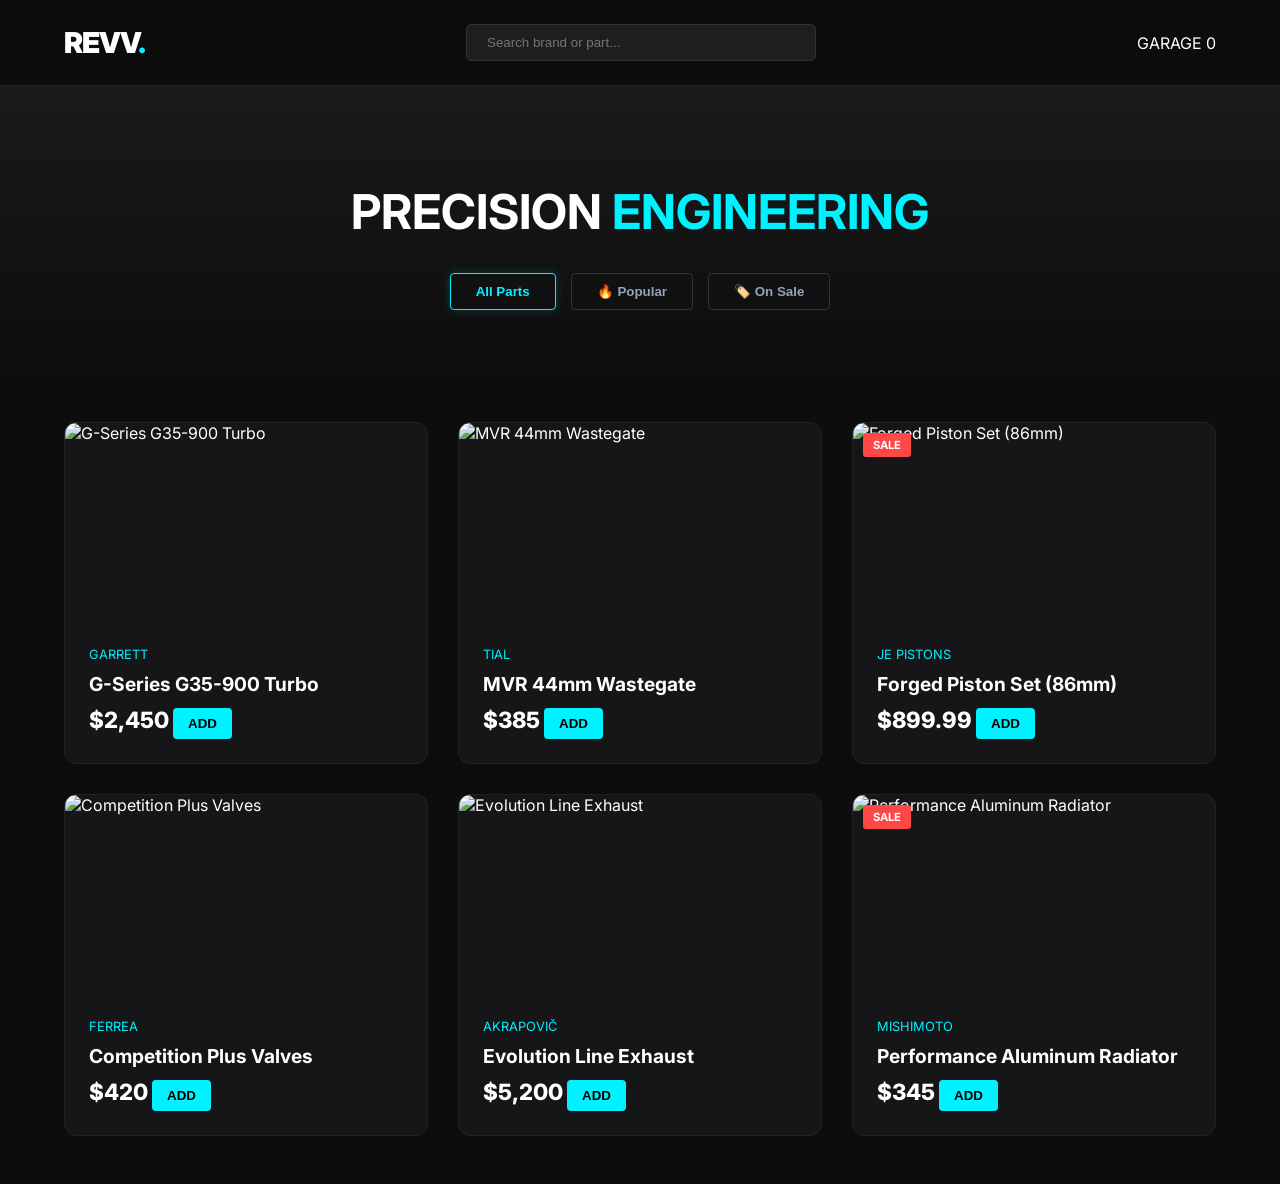
==== gta/gta.html @ 158960c5 "GTA" ====
<!DOCTYPE html>
<html lang="en">
<head>
    <meta charset="UTF-8">
    <meta name="viewport" content="width=device-width, initial-scale=1.0">
    <title>REVV | High-Performance Auto Parts</title>
    <link rel="stylesheet" href="style.css">
    <link href="https://fonts.googleapis.com/css2?family=Inter:wght@400;700;900&display=swap" rel="stylesheet">
</head>
<body>
    <nav>
        <div class="logo" onclick="location.reload()">REVV<span>.</span></div>
        <div class="nav-center">
            <input type="text" id="searchInput" placeholder="Search brand or part...">
        </div>
        <div class="nav-right">
            <div class="cart-trigger" onclick="toggleCart()">GARAGE <span id="cartCount">0</span></div>
        </div>
    </nav>

    <header>
        <div class="hero-content">
            <h1>PRECISION <span>ENGINEERING</span></h1>
            <div class="filter-tabs">
                <button class="filter-btn active" onclick="filterProducts('all', this)">All Parts</button>
                <button class="filter-btn" onclick="filterProducts('popular', this)">🔥 Popular</button>
                <button class="filter-btn" onclick="filterProducts('sale', this)">🏷️ On Sale</button>
            </div>
        </div>
    </header>

    <main id="productGrid" class="grid"></main>

    <div id="cartSidebar" class="sidebar">
        <div class="sidebar-header">
            <h2>Your Garage</h2>
            <button onclick="toggleCart()">✕</button>
        </div>
        <div id="cartItems"></div>
        <div class="cart-footer">
            <div class="total">Total: <span id="totalPrice">$0.00</span></div>
            <button class="checkout-btn" onclick="checkout()">CHECKOUT</button>
        </div>
    </div>

    <script src="script.js"></script>
</body>
</html>
---- gta/style.css ----
:root {
    --bg-black: #0d0d0e;
    --card-gray: #161618;
    --accent-cyan: #00f2ff;
    --text-white: #ffffff;
    --text-dim: #94a3b8;
    --sale-red: #ff4747;
}

* {
    box-sizing: border-box;
    transition: all 0.2s ease-in-out;
}

body {
    background-color: var(--bg-black);
    color: var(--text-white);
    font-family: 'Inter', sans-serif;
    margin: 0;
    overflow-x: hidden;
}

/* Navbar Navigation */
nav {
    display: flex;
    justify-content: space-between;
    align-items: center;
    padding: 1.5rem 5%;
    background: rgba(13, 13, 14, 0.9);
    backdrop-filter: blur(10px);
    position: sticky;
    top: 0;
    z-index: 100;
    border-bottom: 1px solid #222;
}

.logo { font-size: 1.8rem; font-weight: 900; letter-spacing: -1px; }
.logo span { color: var(--accent-cyan); }

#searchInput {
    background: #1e1e20;
    border: 1px solid #333;
    color: white;
    padding: 10px 20px;
    border-radius: 5px;
    width: 350px;
}

#searchInput:focus { outline: 1px solid var(--accent-cyan); }

/* Hero Section */
header {
    padding: 4rem 5%;
    text-align: center;
    background: linear-gradient(to bottom, #1a1a1c, var(--bg-black));
}

h1 { font-size: 3rem; margin-bottom: 2rem; }
h1 span { color: var(--accent-cyan); }

.filter-tabs { display: flex; justify-content: center; gap: 15px; }

.filter-btn {
    background: transparent;
    color: var(--text-dim);
    border: 1px solid #333;
    padding: 10px 25px;
    cursor: pointer;
    font-weight: 600;
    border-radius: 4px;
}

.filter-btn.active, .filter-btn:hover {
    border-color: var(--accent-cyan);
    color: var(--accent-cyan);
    box-shadow: 0 0 10px rgba(0, 242, 255, 0.2);
}

/* Product Grid */
.grid {
    display: grid;
    grid-template-columns: repeat(auto-fill, minmax(280px, 1fr));
    gap: 30px;
    padding: 3rem 5%;
}

.card {
    background: var(--card-gray);
    border-radius: 12px;
    overflow: hidden;
    border: 1px solid #222;
}

.card:hover { transform: translateY(-5px); border-color: #444; }

.card-img-container { position: relative; height: 200px; }
.card-img-container img { width: 100%; height: 100%; object-fit: cover; }

.badge {
    position: absolute;
    top: 10px; left: 10px;
    padding: 5px 10px;
    font-size: 0.7rem;
    font-weight: bold;
    border-radius: 3px;
}
.sale { background: var(--sale-red); }

.card-content { padding: 1.5rem; }
.brand { color: var(--accent-cyan); font-size: 0.8rem; text-transform: uppercase; margin: 0; }
h3 { margin: 10px 0; font-size: 1.2rem; }
.price { font-size: 1.4rem; font-weight: 800; }

.add-btn {
    background: var(--accent-cyan);
    color: black;
    border: none;
    padding: 8px 15px;
    font-weight: bold;
    cursor: pointer;
    border-radius: 4px;
}

/* Sidebar Cart */
.sidebar {
    position: fixed;
    right: -400px;
    top: 0;
    width: 380px;
    height: 100%;
    background: #111;
    z-index: 200;
    padding: 2rem;
    transition: 0.4s cubic-bezier(0.4, 0, 0.2, 1);
    border-left: 1px solid #333;
}
.sidebar.active { right: 0; }

.cart-item {
    display: flex;
    justify-content: space-between;
    padding: 15px 0;
    border-bottom: 1px solid #222;
}
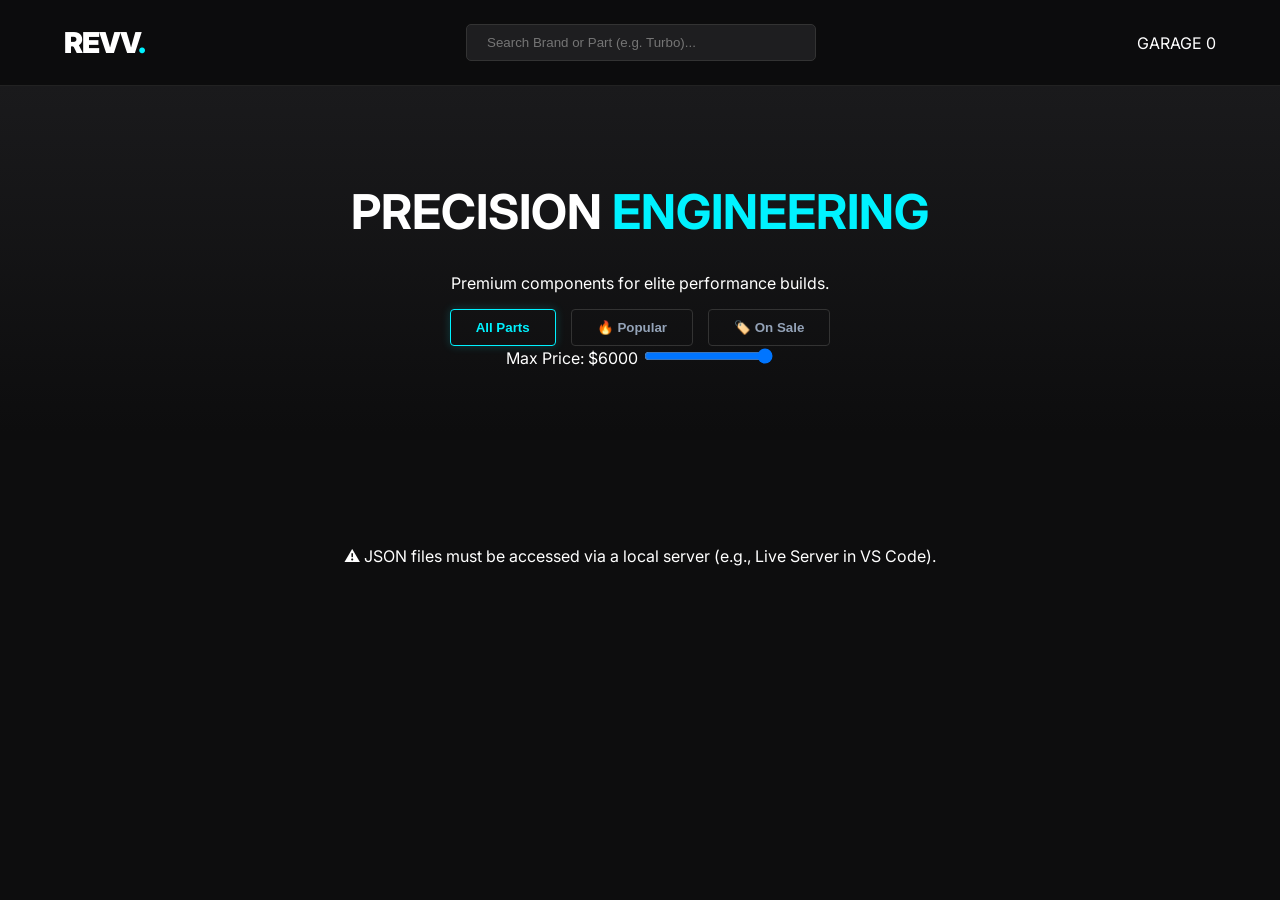
==== commit 9d003cda: "GTA" ====
--- a/gta/gta.html
+++ b/gta/gta.html
@@ -8,38 +8,51 @@
     <link href="https://fonts.googleapis.com/css2?family=Inter:wght@400;700;900&display=swap" rel="stylesheet">
 </head>
 <body>
+
     <nav>
-        <div class="logo" onclick="location.reload()">REVV<span>.</span></div>
+        <div class="logo" onclick="location.reload()" style="cursor:pointer">REVV<span>.</span></div>
         <div class="nav-center">
-            <input type="text" id="searchInput" placeholder="Search brand or part...">
+            <input type="text" id="searchInput" placeholder="Search Brand or Part (e.g. Turbo)...">
         </div>
         <div class="nav-right">
-            <div class="cart-trigger" onclick="toggleCart()">GARAGE <span id="cartCount">0</span></div>
+            <div class="cart-trigger" onclick="toggleCart()">
+                GARAGE <span id="cartCount">0</span>
+            </div>
         </div>
     </nav>
 
     <header>
         <div class="hero-content">
             <h1>PRECISION <span>ENGINEERING</span></h1>
-            <div class="filter-tabs">
-                <button class="filter-btn active" onclick="filterProducts('all', this)">All Parts</button>
-                <button class="filter-btn" onclick="filterProducts('popular', this)">🔥 Popular</button>
-                <button class="filter-btn" onclick="filterProducts('sale', this)">🏷️ On Sale</button>
+            <p>Premium components for elite performance builds.</p>
+            
+            <div class="controls-container">
+                <div class="filter-tabs">
+                    <button class="filter-btn active" onclick="filterByCategory('all', this)">All Parts</button>
+                    <button class="filter-btn" onclick="filterByCategory('popular', this)">🔥 Popular</button>
+                    <button class="filter-btn" onclick="filterByCategory('sale', this)">🏷️ On Sale</button>
+                </div>
+
+                <div class="price-filter-box">
+                    <label>Max Price: <span>$</span><span id="priceLabel">6000</span></label>
+                    <input type="range" id="priceRange" min="0" max="6000" step="50" value="6000">
+                </div>
             </div>
         </div>
     </header>
 
-    <main id="productGrid" class="grid"></main>
+    <main id="productGrid" class="grid">
+        </main>
 
     <div id="cartSidebar" class="sidebar">
         <div class="sidebar-header">
             <h2>Your Garage</h2>
-            <button onclick="toggleCart()">✕</button>
+            <button class="close-btn" onclick="toggleCart()">✕</button>
         </div>
         <div id="cartItems"></div>
         <div class="cart-footer">
             <div class="total">Total: <span id="totalPrice">$0.00</span></div>
-            <button class="checkout-btn" onclick="checkout()">CHECKOUT</button>
+            <button class="checkout-btn" onclick="checkout()">PROCEED TO CHECKOUT</button>
         </div>
     </div>
 
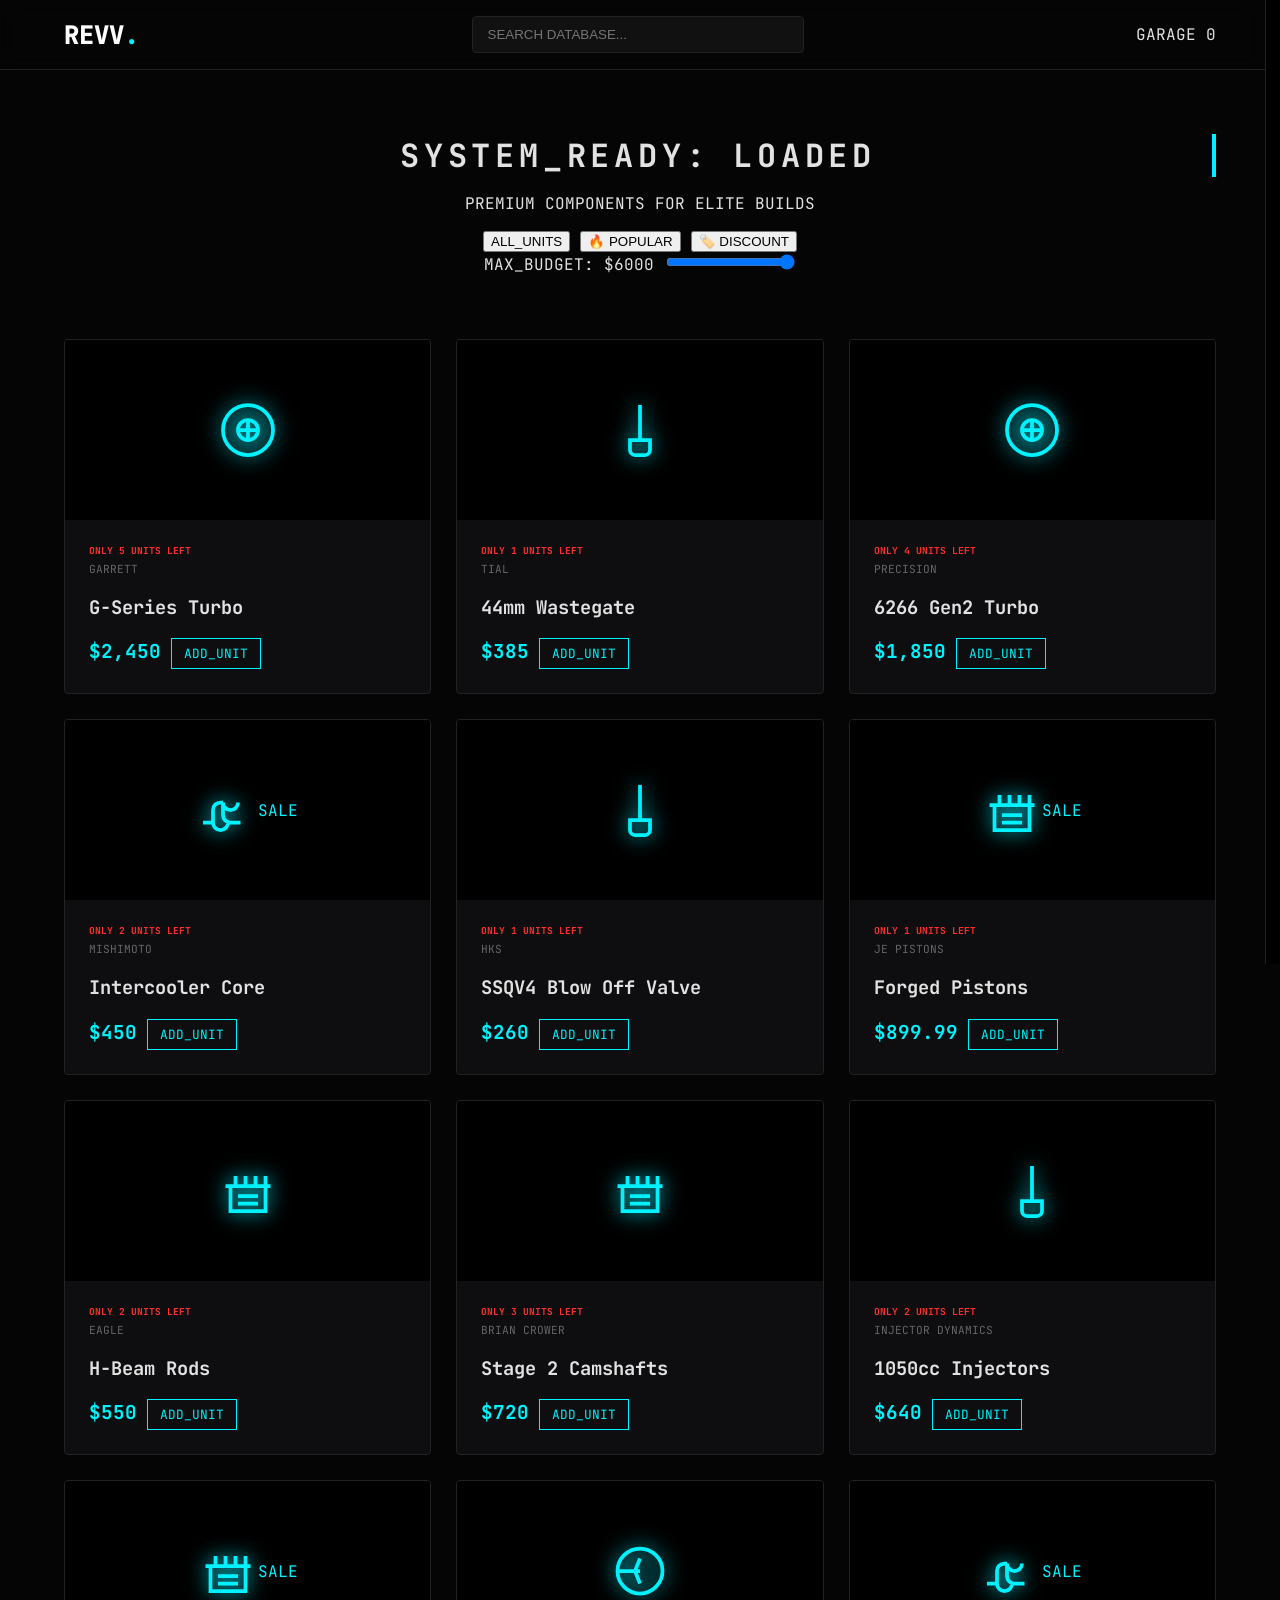
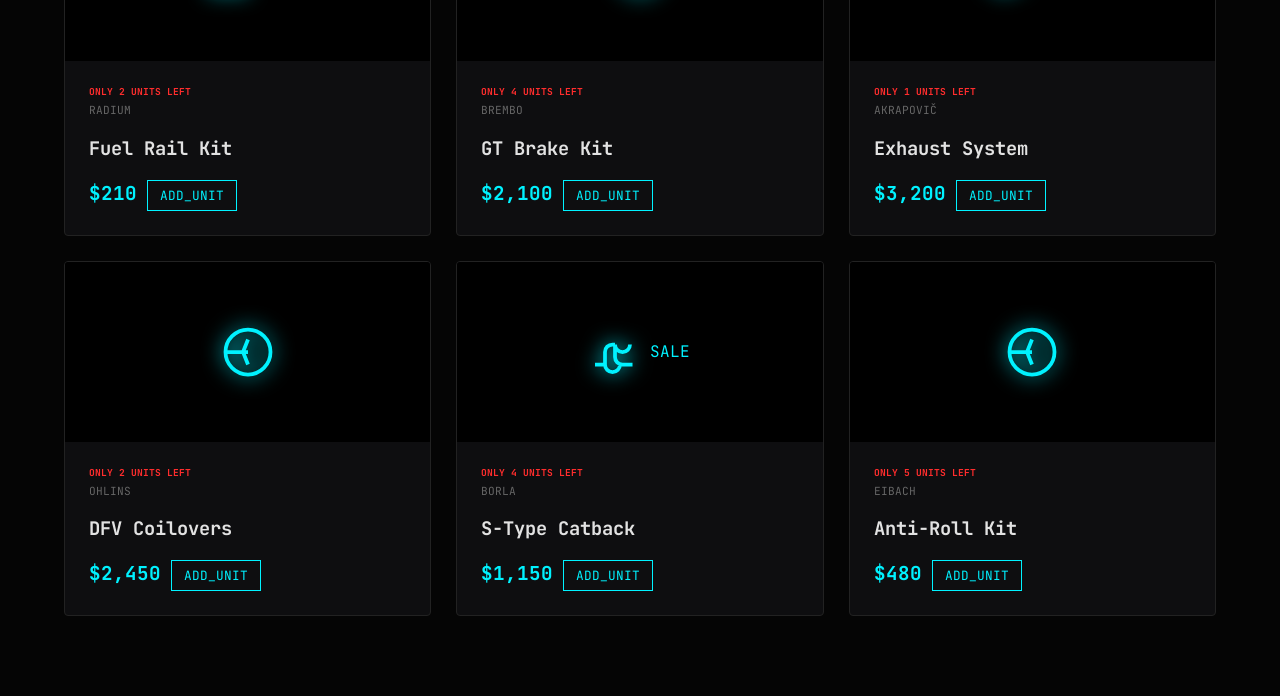
==== commit 96580d9a: "GTA" ====
--- a/gta/gta.html
+++ b/gta/gta.html
@@ -3,16 +3,16 @@
 <head>
     <meta charset="UTF-8">
     <meta name="viewport" content="width=device-width, initial-scale=1.0">
-    <title>REVV | High-Performance Auto Parts</title>
+    <title>REVV | Performance Parts Database</title>
     <link rel="stylesheet" href="style.css">
-    <link href="https://fonts.googleapis.com/css2?family=Inter:wght@400;700;900&display=swap" rel="stylesheet">
+    <link href="https://fonts.googleapis.com/css2?family=Inter:wght@400;700;900&family=JetBrains+Mono&display=swap" rel="stylesheet">
 </head>
 <body>
 
     <nav>
-        <div class="logo" onclick="location.reload()" style="cursor:pointer">REVV<span>.</span></div>
+        <div class="logo" onclick="location.reload()">REVV<span>.</span></div>
         <div class="nav-center">
-            <input type="text" id="searchInput" placeholder="Search Brand or Part (e.g. Turbo)...">
+            <input type="text" id="searchInput" placeholder="SEARCH DATABASE...">
         </div>
         <div class="nav-right">
             <div class="cart-trigger" onclick="toggleCart()">
@@ -23,36 +23,35 @@
 
     <header>
         <div class="hero-content">
-            <h1>PRECISION <span>ENGINEERING</span></h1>
-            <p>Premium components for elite performance builds.</p>
+            <h1 class="typewriter">SYSTEM_READY: <span>LOADED</span></h1>
+            <p class="subtitle">PREMIUM COMPONENTS FOR ELITE BUILDS</p>
             
             <div class="controls-container">
                 <div class="filter-tabs">
-                    <button class="filter-btn active" onclick="filterByCategory('all', this)">All Parts</button>
-                    <button class="filter-btn" onclick="filterByCategory('popular', this)">🔥 Popular</button>
-                    <button class="filter-btn" onclick="filterByCategory('sale', this)">🏷️ On Sale</button>
+                    <button class="filter-btn active" onclick="filterByCategory('all', this)">ALL_UNITS</button>
+                    <button class="filter-btn" onclick="filterByCategory('popular', this)">🔥 POPULAR</button>
+                    <button class="filter-btn" onclick="filterByCategory('sale', this)">🏷️ DISCOUNT</button>
                 </div>
 
                 <div class="price-filter-box">
-                    <label>Max Price: <span>$</span><span id="priceLabel">6000</span></label>
+                    <label>MAX_BUDGET: <span>$</span><span id="priceLabel">6000</span></label>
                     <input type="range" id="priceRange" min="0" max="6000" step="50" value="6000">
                 </div>
             </div>
         </div>
     </header>
 
-    <main id="productGrid" class="grid">
-        </main>
+    <main id="productGrid" class="grid"></main>
 
     <div id="cartSidebar" class="sidebar">
         <div class="sidebar-header">
-            <h2>Your Garage</h2>
+            <h2>GARAGE_MANIFEST</h2>
             <button class="close-btn" onclick="toggleCart()">✕</button>
         </div>
         <div id="cartItems"></div>
         <div class="cart-footer">
-            <div class="total">Total: <span id="totalPrice">$0.00</span></div>
-            <button class="checkout-btn" onclick="checkout()">PROCEED TO CHECKOUT</button>
+            <div class="total">TOTAL_VAL: <span id="totalPrice">$0.00</span></div>
+            <button class="checkout-btn" onclick="checkout()">CONFIRM_ORDER</button>
         </div>
     </div>
 
--- a/gta/style.css
+++ b/gta/style.css
@@ -1,144 +1,85 @@
 :root {
-    --bg-black: #0d0d0e;
-    --card-gray: #161618;
-    --accent-cyan: #00f2ff;
-    --text-white: #ffffff;
-    --text-dim: #94a3b8;
-    --sale-red: #ff4747;
-}
-
-* {
-    box-sizing: border-box;
-    transition: all 0.2s ease-in-out;
+    --bg: #050505;
+    --card: #0e0e10;
+    --accent: #00f2ff;
+    --text: #e2e2e2;
+    --sale: #ff2d2d;
+    --border: #222;
 }
 
 body {
-    background-color: var(--bg-black);
-    color: var(--text-white);
-    font-family: 'Inter', sans-serif;
+    background-color: var(--bg);
+    color: var(--text);
+    font-family: 'JetBrains Mono', monospace;
     margin: 0;
-    overflow-x: hidden;
 }
 
-/* Navbar Navigation */
 nav {
-    display: flex;
-    justify-content: space-between;
-    align-items: center;
-    padding: 1.5rem 5%;
-    background: rgba(13, 13, 14, 0.9);
-    backdrop-filter: blur(10px);
-    position: sticky;
-    top: 0;
-    z-index: 100;
-    border-bottom: 1px solid #222;
+    display: flex; justify-content: space-between; align-items: center;
+    padding: 1rem 5%; border-bottom: 1px solid var(--border);
+    position: sticky; top: 0; background: rgba(5,5,5,0.8); backdrop-filter: blur(10px); z-index: 100;
 }
 
-.logo { font-size: 1.8rem; font-weight: 900; letter-spacing: -1px; }
-.logo span { color: var(--accent-cyan); }
+.logo { font-weight: 900; font-size: 1.6rem; color: #fff; }
+.logo span { color: var(--accent); }
 
 #searchInput {
-    background: #1e1e20;
-    border: 1px solid #333;
-    color: white;
-    padding: 10px 20px;
-    border-radius: 5px;
-    width: 350px;
+    background: #111; border: 1px solid var(--border); color: var(--accent);
+    padding: 10px 15px; width: 300px; border-radius: 4px;
 }
 
-#searchInput:focus { outline: 1px solid var(--accent-cyan); }
-
-/* Hero Section */
-header {
-    padding: 4rem 5%;
-    text-align: center;
-    background: linear-gradient(to bottom, #1a1a1c, var(--bg-black));
+/* Hero & Typewriter */
+header { padding: 4rem 5%; text-align: center; }
+.typewriter { 
+    overflow: hidden; border-right: .15em solid var(--accent); 
+    white-space: nowrap; margin: 0 auto; letter-spacing: .15em;
+    animation: typing 2.5s steps(30, end), blink-caret .5s step-end infinite;
 }
 
-h1 { font-size: 3rem; margin-bottom: 2rem; }
-h1 span { color: var(--accent-cyan); }
+@keyframes typing { from { width: 0 } to { width: 100% } }
+@keyframes blink-caret { from, to { border-color: transparent } 50% { border-color: var(--accent) } }
 
-.filter-tabs { display: flex; justify-content: center; gap: 15px; }
-
-.filter-btn {
-    background: transparent;
-    color: var(--text-dim);
-    border: 1px solid #333;
-    padding: 10px 25px;
-    cursor: pointer;
-    font-weight: 600;
-    border-radius: 4px;
+.grid {
+    display: grid; grid-template-columns: repeat(auto-fill, minmax(280px, 1fr));
+    gap: 25px; padding: 0 5% 5rem;
 }
 
-.filter-btn.active, .filter-btn:hover {
-    border-color: var(--accent-cyan);
-    color: var(--accent-cyan);
-    box-shadow: 0 0 10px rgba(0, 242, 255, 0.2);
+/* Product Cards */
+.card {
+    background: var(--card); border: 1px solid var(--border);
+    border-radius: 4px; overflow: hidden; position: relative;
 }
 
-/* Product Grid */
-.grid {
-    display: grid;
-    grid-template-columns: repeat(auto-fill, minmax(280px, 1fr));
-    gap: 30px;
-    padding: 3rem 5%;
+.card:hover { border-color: var(--accent); box-shadow: 0 0 15px rgba(0, 242, 255, 0.1); }
+
+.card-icon-container {
+    height: 180px; display: flex; align-items: center; justify-content: center;
+    background: #000; color: var(--accent);
 }
 
-.card {
-    background: var(--card-gray);
-    border-radius: 12px;
-    overflow: hidden;
-    border: 1px solid #222;
+.card-icon-container svg {
+    width: 60px; height: 60px; filter: drop-shadow(0 0 10px var(--accent));
 }
 
-.card:hover { transform: translateY(-5px); border-color: #444; }
-
-.card-img-container { position: relative; height: 200px; }
-.card-img-container img { width: 100%; height: 100%; object-fit: cover; }
-
-.badge {
-    position: absolute;
-    top: 10px; left: 10px;
-    padding: 5px 10px;
-    font-size: 0.7rem;
-    font-weight: bold;
-    border-radius: 3px;
+.stock-indicator {
+    font-size: 0.6rem; color: var(--sale); font-weight: bold; margin-bottom: 5px;
 }
-.sale { background: var(--sale-red); }
 
 .card-content { padding: 1.5rem; }
-.brand { color: var(--accent-cyan); font-size: 0.8rem; text-transform: uppercase; margin: 0; }
-h3 { margin: 10px 0; font-size: 1.2rem; }
-.price { font-size: 1.4rem; font-weight: 800; }
+.brand { font-size: 0.7rem; color: #666; text-transform: uppercase; margin: 0; }
+.price { color: var(--accent); font-weight: bold; font-size: 1.2rem; }
 
 .add-btn {
-    background: var(--accent-cyan);
-    color: black;
-    border: none;
-    padding: 8px 15px;
-    font-weight: bold;
-    cursor: pointer;
-    border-radius: 4px;
+    background: transparent; border: 1px solid var(--accent); color: var(--accent);
+    padding: 6px 12px; cursor: pointer; font-family: inherit; font-size: 0.8rem;
 }
 
-/* Sidebar Cart */
+.add-btn:hover { background: var(--accent); color: #000; }
+
+/* Sidebar */
 .sidebar {
-    position: fixed;
-    right: -400px;
-    top: 0;
-    width: 380px;
-    height: 100%;
-    background: #111;
-    z-index: 200;
-    padding: 2rem;
-    transition: 0.4s cubic-bezier(0.4, 0, 0.2, 1);
-    border-left: 1px solid #333;
+    position: fixed; right: -400px; top: 0; width: 350px; height: 100%;
+    background: #000; border-left: 1px solid var(--border);
+    padding: 2rem; transition: 0.3s; z-index: 200;
 }
-.sidebar.active { right: 0; }
-
-.cart-item {
-    display: flex;
-    justify-content: space-between;
-    padding: 15px 0;
-    border-bottom: 1px solid #222;
-}+.sidebar.active { right: 0; }
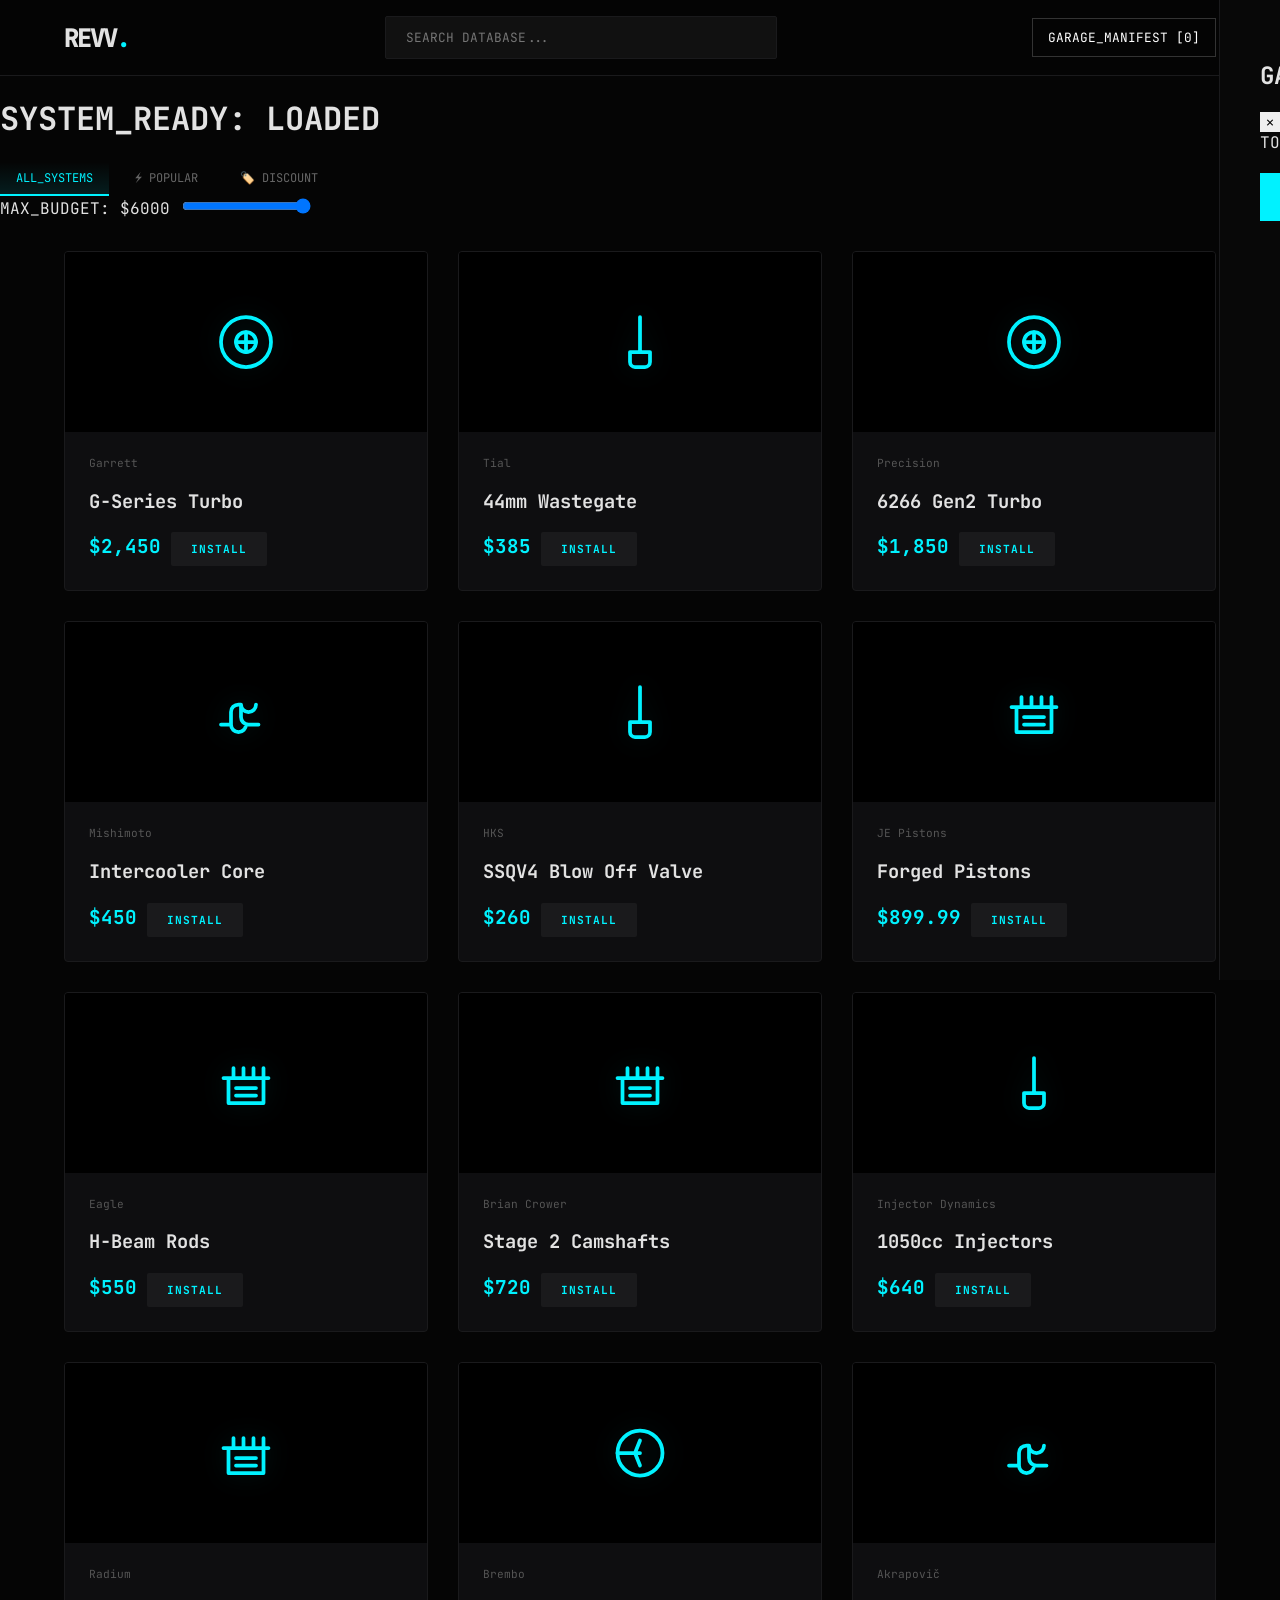
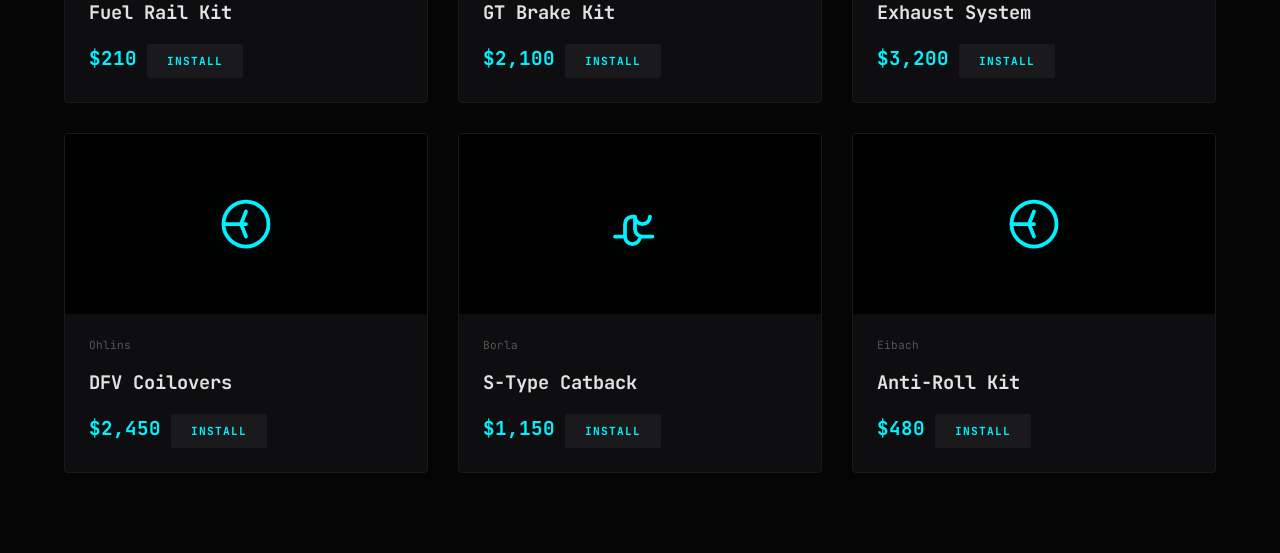
==== commit 8d951f1a: "GTA" ====
--- a/gta/gta.html
+++ b/gta/gta.html
@@ -3,7 +3,7 @@
 <head>
     <meta charset="UTF-8">
     <meta name="viewport" content="width=device-width, initial-scale=1.0">
-    <title>REVV | Performance Parts Database</title>
+    <title>REVV | Performance Database</title>
     <link rel="stylesheet" href="style.css">
     <link href="https://fonts.googleapis.com/css2?family=Inter:wght@400;700;900&family=JetBrains+Mono&display=swap" rel="stylesheet">
 </head>
@@ -15,21 +15,19 @@
             <input type="text" id="searchInput" placeholder="SEARCH DATABASE...">
         </div>
         <div class="nav-right">
-            <div class="cart-trigger" onclick="toggleCart()">
-                GARAGE <span id="cartCount">0</span>
-            </div>
+            <button class="cart-trigger-btn" onclick="toggleCart()">
+                GARAGE_MANIFEST [<span id="cartCount">0</span>]
+            </button>
         </div>
     </nav>
 
     <header>
         <div class="hero-content">
             <h1 class="typewriter">SYSTEM_READY: <span>LOADED</span></h1>
-            <p class="subtitle">PREMIUM COMPONENTS FOR ELITE BUILDS</p>
-            
             <div class="controls-container">
                 <div class="filter-tabs">
-                    <button class="filter-btn active" onclick="filterByCategory('all', this)">ALL_UNITS</button>
-                    <button class="filter-btn" onclick="filterByCategory('popular', this)">🔥 POPULAR</button>
+                    <button class="filter-btn active" onclick="filterByCategory('all', this)">ALL_SYSTEMS</button>
+                    <button class="filter-btn" onclick="filterByCategory('popular', this)">⚡ POPULAR</button>
                     <button class="filter-btn" onclick="filterByCategory('sale', this)">🏷️ DISCOUNT</button>
                 </div>
 
@@ -46,12 +44,12 @@
     <div id="cartSidebar" class="sidebar">
         <div class="sidebar-header">
             <h2>GARAGE_MANIFEST</h2>
-            <button class="close-btn" onclick="toggleCart()">✕</button>
+            <button class="close-sidebar-btn" onclick="toggleCart()">✕</button>
         </div>
         <div id="cartItems"></div>
         <div class="cart-footer">
             <div class="total">TOTAL_VAL: <span id="totalPrice">$0.00</span></div>
-            <button class="checkout-btn" onclick="checkout()">CONFIRM_ORDER</button>
+            <button class="checkout-btn" onclick="checkout()">SYNC_AND_ORDER</button>
         </div>
     </div>
 
--- a/gta/style.css
+++ b/gta/style.css
@@ -2,9 +2,10 @@
     --bg: #050505;
     --card: #0e0e10;
     --accent: #00f2ff;
+    --accent-dim: rgba(0, 242, 255, 0.1);
     --text: #e2e2e2;
     --sale: #ff2d2d;
-    --border: #222;
+    --border: #1a1a1c;
 }
 
 body {
@@ -12,45 +13,90 @@
     color: var(--text);
     font-family: 'JetBrains Mono', monospace;
     margin: 0;
+    -webkit-font-smoothing: antialiased;
 }
 
+/* Nav & Search */
 nav {
     display: flex; justify-content: space-between; align-items: center;
     padding: 1rem 5%; border-bottom: 1px solid var(--border);
-    position: sticky; top: 0; background: rgba(5,5,5,0.8); backdrop-filter: blur(10px); z-index: 100;
+    position: sticky; top: 0; background: rgba(5,5,5,0.9); backdrop-filter: blur(15px); z-index: 100;
 }
 
-.logo { font-weight: 900; font-size: 1.6rem; color: #fff; }
+.logo { font-weight: 900; font-size: 1.6rem; letter-spacing: -2px; }
 .logo span { color: var(--accent); }
 
 #searchInput {
     background: #111; border: 1px solid var(--border); color: var(--accent);
-    padding: 10px 15px; width: 300px; border-radius: 4px;
+    padding: 12px 20px; width: 350px; border-radius: 2px;
+    font-family: inherit; font-size: 0.8rem;
 }
 
-/* Hero & Typewriter */
-header { padding: 4rem 5%; text-align: center; }
-.typewriter { 
-    overflow: hidden; border-right: .15em solid var(--accent); 
-    white-space: nowrap; margin: 0 auto; letter-spacing: .15em;
-    animation: typing 2.5s steps(30, end), blink-caret .5s step-end infinite;
+/* Interactive Elements (The Nice Buttons) */
+button {
+    cursor: pointer;
+    font-family: 'JetBrains Mono', monospace;
+    text-transform: uppercase;
+    transition: all 0.2s ease;
+    border: none;
 }
 
-@keyframes typing { from { width: 0 } to { width: 100% } }
-@keyframes blink-caret { from, to { border-color: transparent } 50% { border-color: var(--accent) } }
-
-.grid {
-    display: grid; grid-template-columns: repeat(auto-fill, minmax(280px, 1fr));
-    gap: 25px; padding: 0 5% 5rem;
+/* Tab Buttons */
+.filter-btn {
+    background: transparent;
+    color: #666;
+    padding: 8px 16px;
+    font-size: 0.75rem;
+    border-bottom: 2px solid transparent;
 }
 
-/* Product Cards */
+.filter-btn:hover { color: #fff; }
+.filter-btn.active { 
+    color: var(--accent); 
+    border-bottom: 2px solid var(--accent);
+    background: linear-gradient(to top, var(--accent-dim), transparent);
+}
+
+/* Action Buttons (Install/Add) */
+.add-btn {
+    background: #1a1a1c;
+    color: var(--accent);
+    padding: 10px 20px;
+    font-size: 0.7rem;
+    font-weight: bold;
+    border-radius: 2px;
+    letter-spacing: 1px;
+}
+
+.add-btn:hover {
+    background: var(--accent);
+    color: #000;
+    box-shadow: 0 0 15px var(--accent-dim);
+}
+
+/* Cart Toggle Button */
+.cart-trigger-btn {
+    background: transparent;
+    color: #fff;
+    border: 1px solid #333;
+    padding: 10px 15px;
+    font-size: 0.8rem;
+}
+
+.cart-trigger-btn:hover { border-color: var(--accent); color: var(--accent); }
+
+/* Grid & Cards */
+.grid {
+    display: grid; grid-template-columns: repeat(auto-fill, minmax(300px, 1fr));
+    gap: 30px; padding: 2rem 5% 5rem;
+}
+
 .card {
     background: var(--card); border: 1px solid var(--border);
-    border-radius: 4px; overflow: hidden; position: relative;
+    border-radius: 4px; overflow: hidden;
 }
 
-.card:hover { border-color: var(--accent); box-shadow: 0 0 15px rgba(0, 242, 255, 0.1); }
+.card:hover { border-color: #333; background: #111113; }
 
 .card-icon-container {
     height: 180px; display: flex; align-items: center; justify-content: center;
@@ -58,28 +104,34 @@
 }
 
 .card-icon-container svg {
-    width: 60px; height: 60px; filter: drop-shadow(0 0 10px var(--accent));
-}
-
-.stock-indicator {
-    font-size: 0.6rem; color: var(--sale); font-weight: bold; margin-bottom: 5px;
+    width: 60px; height: 60px; filter: drop-shadow(0 0 12px var(--accent-dim));
 }
 
 .card-content { padding: 1.5rem; }
-.brand { font-size: 0.7rem; color: #666; text-transform: uppercase; margin: 0; }
+.brand { font-size: 0.7rem; color: #555; margin: 0; }
 .price { color: var(--accent); font-weight: bold; font-size: 1.2rem; }
 
-.add-btn {
-    background: transparent; border: 1px solid var(--accent); color: var(--accent);
-    padding: 6px 12px; cursor: pointer; font-family: inherit; font-size: 0.8rem;
+/* Sidebar & Checkout */
+.sidebar {
+    position: fixed; right: -400px; top: 0; width: 380px; height: 100%;
+    background: #080808; border-left: 1px solid var(--border);
+    padding: 2.5rem; transition: 0.4s cubic-bezier(0.19, 1, 0.22, 1); z-index: 200;
+}
+.sidebar.active { right: 0; }
+
+.checkout-btn {
+    width: 100%;
+    background: var(--accent);
+    color: #000;
+    padding: 15px;
+    font-weight: 900;
+    margin-top: 20px;
+    letter-spacing: 2px;
 }
 
-.add-btn:hover { background: var(--accent); color: #000; }
+.checkout-btn:hover { background: #fff; transform: scale(1.02); }
 
-/* Sidebar */
-.sidebar {
-    position: fixed; right: -400px; top: 0; width: 350px; height: 100%;
-    background: #000; border-left: 1px solid var(--border);
-    padding: 2rem; transition: 0.3s; z-index: 200;
+.remove-btn {
+    background: transparent; color: #444; font-size: 1rem;
 }
-.sidebar.active { right: 0; }+.remove-btn:hover { color: var(--sale); }
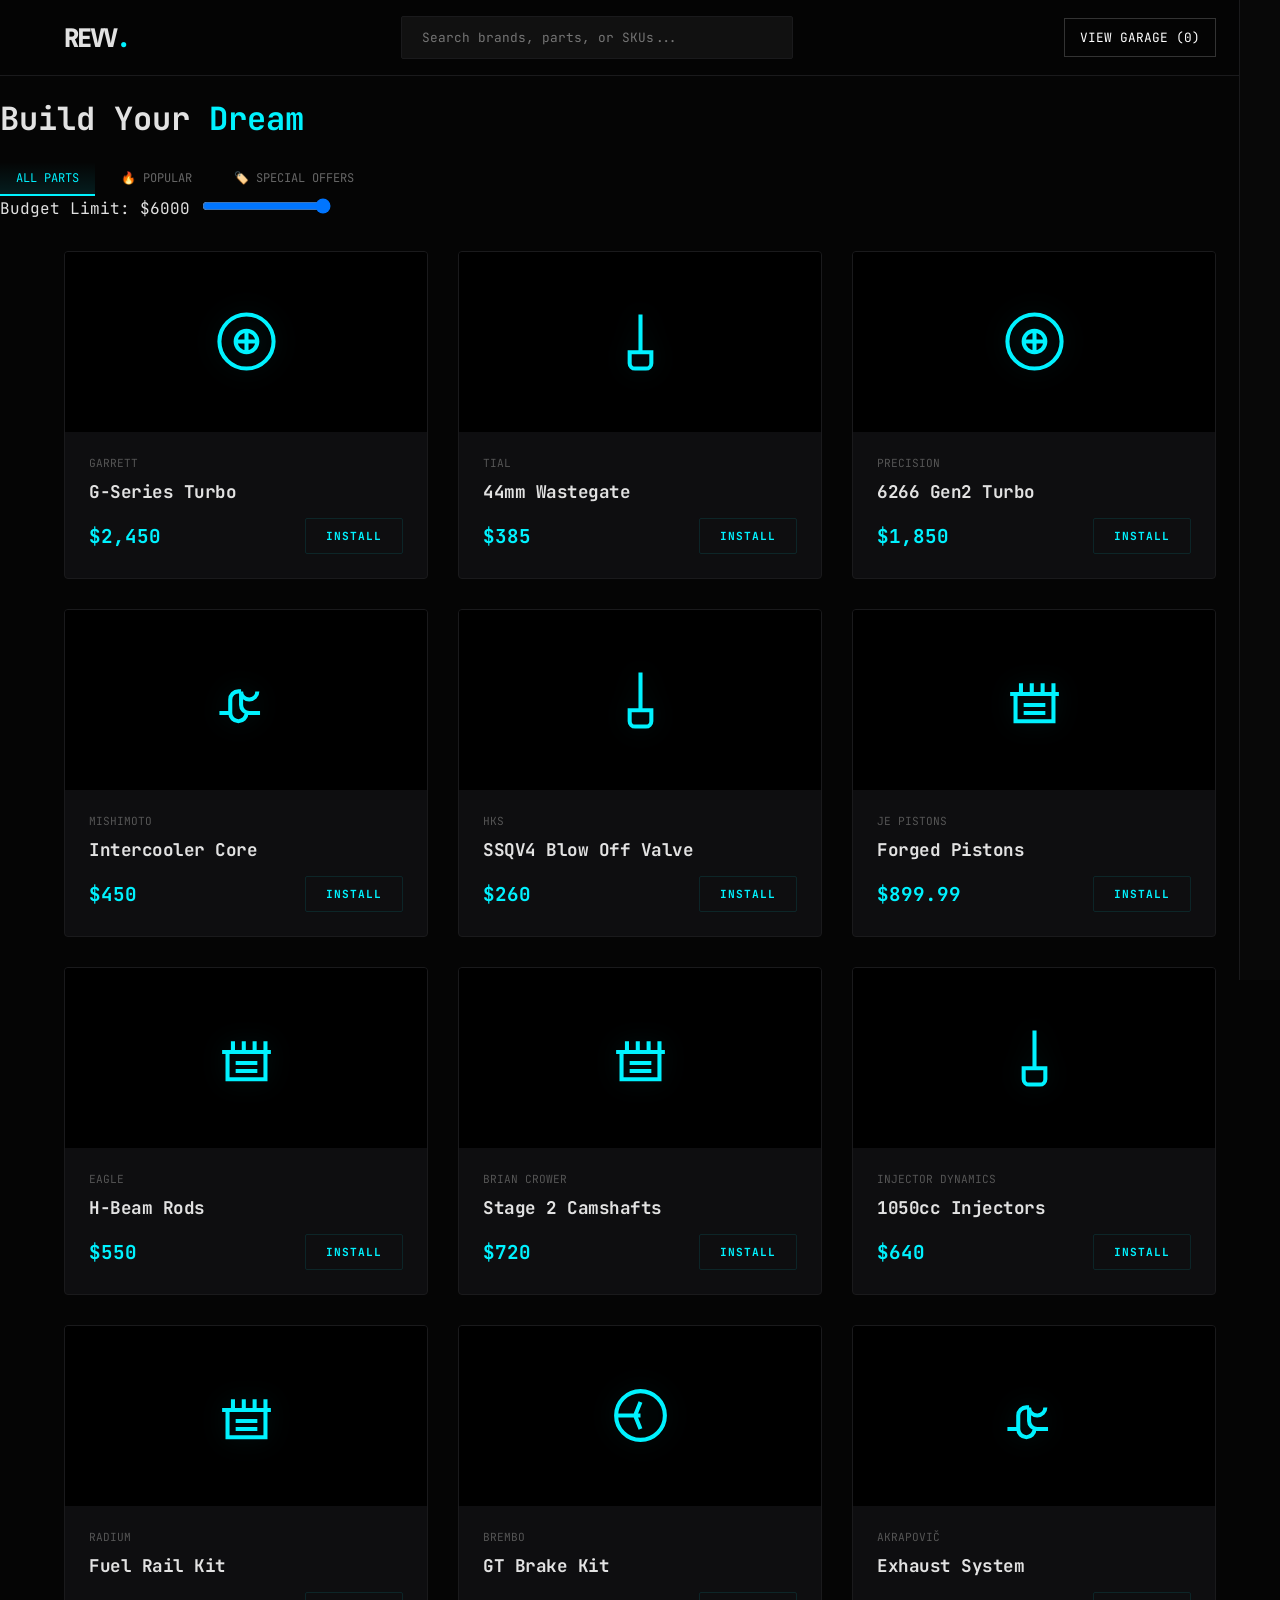
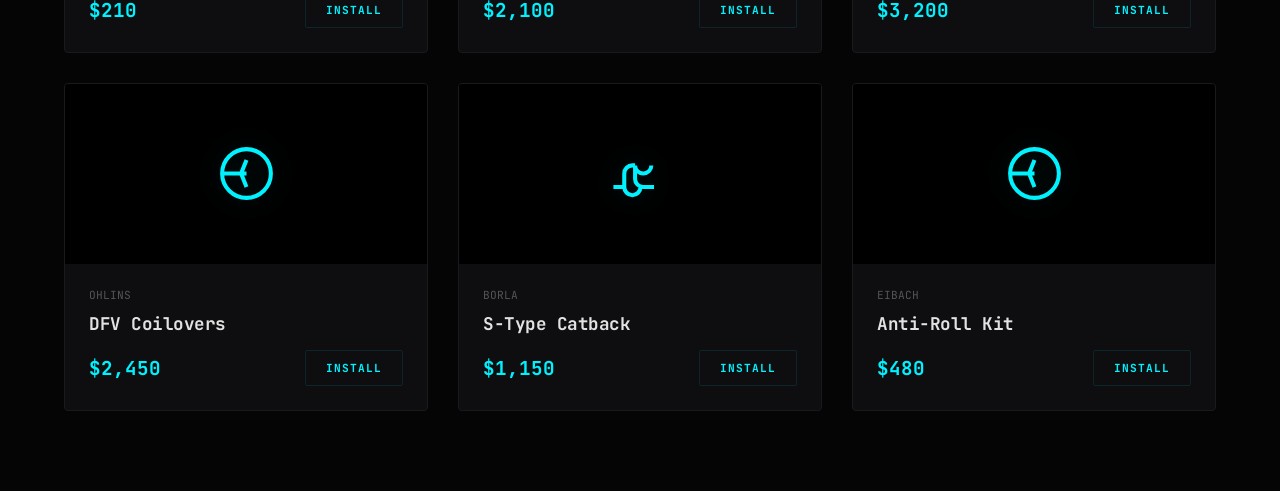
==== commit 04e1dae4: "GTA" ====
--- a/gta/gta.html
+++ b/gta/gta.html
@@ -3,7 +3,7 @@
 <head>
     <meta charset="UTF-8">
     <meta name="viewport" content="width=device-width, initial-scale=1.0">
-    <title>REVV | Performance Database</title>
+    <title>REVV | Performance Parts</title>
     <link rel="stylesheet" href="style.css">
     <link href="https://fonts.googleapis.com/css2?family=Inter:wght@400;700;900&family=JetBrains+Mono&display=swap" rel="stylesheet">
 </head>
@@ -12,27 +12,27 @@
     <nav>
         <div class="logo" onclick="location.reload()">REVV<span>.</span></div>
         <div class="nav-center">
-            <input type="text" id="searchInput" placeholder="SEARCH DATABASE...">
+            <input type="text" id="searchInput" placeholder="Search brands, parts, or SKUs...">
         </div>
         <div class="nav-right">
             <button class="cart-trigger-btn" onclick="toggleCart()">
-                GARAGE_MANIFEST [<span id="cartCount">0</span>]
+                VIEW GARAGE (<span id="cartCount">0</span>)
             </button>
         </div>
     </nav>
 
     <header>
         <div class="hero-content">
-            <h1 class="typewriter">SYSTEM_READY: <span>LOADED</span></h1>
+            <h1 class="typewriter">Build Your <span>Dream</span></h1>
             <div class="controls-container">
                 <div class="filter-tabs">
-                    <button class="filter-btn active" onclick="filterByCategory('all', this)">ALL_SYSTEMS</button>
-                    <button class="filter-btn" onclick="filterByCategory('popular', this)">⚡ POPULAR</button>
-                    <button class="filter-btn" onclick="filterByCategory('sale', this)">🏷️ DISCOUNT</button>
+                    <button class="filter-btn active" onclick="filterByCategory('all', this)">All Parts</button>
+                    <button class="filter-btn" onclick="filterByCategory('popular', this)">🔥 Popular</button>
+                    <button class="filter-btn" onclick="filterByCategory('sale', this)">🏷️ Special Offers</button>
                 </div>
 
                 <div class="price-filter-box">
-                    <label>MAX_BUDGET: <span>$</span><span id="priceLabel">6000</span></label>
+                    <label>Budget Limit: <span>$</span><span id="priceLabel">6000</span></label>
                     <input type="range" id="priceRange" min="0" max="6000" step="50" value="6000">
                 </div>
             </div>
@@ -43,13 +43,13 @@
 
     <div id="cartSidebar" class="sidebar">
         <div class="sidebar-header">
-            <h2>GARAGE_MANIFEST</h2>
+            <h2>Your Garage</h2>
             <button class="close-sidebar-btn" onclick="toggleCart()">✕</button>
         </div>
         <div id="cartItems"></div>
         <div class="cart-footer">
-            <div class="total">TOTAL_VAL: <span id="totalPrice">$0.00</span></div>
-            <button class="checkout-btn" onclick="checkout()">SYNC_AND_ORDER</button>
+            <div class="total">Total: <span id="totalPrice">$0.00</span></div>
+            <button class="checkout-btn" onclick="checkout()">Place Order</button>
         </div>
     </div>
 
--- a/gta/style.css
+++ b/gta/style.css
@@ -16,7 +16,7 @@
     -webkit-font-smoothing: antialiased;
 }
 
-/* Nav & Search */
+/* Navigation */
 nav {
     display: flex; justify-content: space-between; align-items: center;
     padding: 1rem 5%; border-bottom: 1px solid var(--border);
@@ -32,16 +32,16 @@
     font-family: inherit; font-size: 0.8rem;
 }
 
-/* Interactive Elements (The Nice Buttons) */
+/* Enhanced Buttons */
 button {
     cursor: pointer;
     font-family: 'JetBrains Mono', monospace;
     text-transform: uppercase;
     transition: all 0.2s ease;
     border: none;
+    outline: none;
 }
 
-/* Tab Buttons */
 .filter-btn {
     background: transparent;
     color: #666;
@@ -57,13 +57,13 @@
     background: linear-gradient(to top, var(--accent-dim), transparent);
 }
 
-/* Action Buttons (Install/Add) */
 .add-btn {
-    background: #1a1a1c;
+    background: transparent;
     color: var(--accent);
     padding: 10px 20px;
     font-size: 0.7rem;
     font-weight: bold;
+    border: 1px solid var(--accent-dim);
     border-radius: 2px;
     letter-spacing: 1px;
 }
@@ -72,9 +72,9 @@
     background: var(--accent);
     color: #000;
     box-shadow: 0 0 15px var(--accent-dim);
+    border-color: var(--accent);
 }
 
-/* Cart Toggle Button */
 .cart-trigger-btn {
     background: transparent;
     color: #fff;
@@ -101,37 +101,45 @@
 .card-icon-container {
     height: 180px; display: flex; align-items: center; justify-content: center;
     background: #000; color: var(--accent);
+    position: relative;
 }
 
 .card-icon-container svg {
-    width: 60px; height: 60px; filter: drop-shadow(0 0 12px var(--accent-dim));
+    width: 65px; height: 65px; filter: drop-shadow(0 0 12px var(--accent-dim));
 }
 
 .card-content { padding: 1.5rem; }
-.brand { font-size: 0.7rem; color: #555; margin: 0; }
+.brand { font-size: 0.7rem; color: #555; margin: 0; text-transform: uppercase; }
+.part-name { margin: 10px 0; font-size: 1.1rem; letter-spacing: -0.5px; }
+
+.card-footer { display: flex; justify-content: space-between; align-items: center; margin-top: 15px; }
 .price { color: var(--accent); font-weight: bold; font-size: 1.2rem; }
 
-/* Sidebar & Checkout */
+/* Sidebar */
 .sidebar {
-    position: fixed; right: -400px; top: 0; width: 380px; height: 100%;
+    position: fixed; right: -420px; top: 0; width: 380px; height: 100%;
     background: #080808; border-left: 1px solid var(--border);
-    padding: 2.5rem; transition: 0.4s cubic-bezier(0.19, 1, 0.22, 1); z-index: 200;
+    padding: 2.5rem; transition: 0.4s cubic-bezier(0.19, 1, 0.22, 1); z-index: 2000;
 }
 .sidebar.active { right: 0; }
 
 .checkout-btn {
-    width: 100%;
-    background: var(--accent);
-    color: #000;
-    padding: 15px;
-    font-weight: 900;
-    margin-top: 20px;
+    width: 100%; background: var(--accent); color: #000;
+    padding: 18px; font-weight: 900; margin-top: 25px;
     letter-spacing: 2px;
 }
 
-.checkout-btn:hover { background: #fff; transform: scale(1.02); }
+.checkout-btn:hover { background: #fff; }
 
-.remove-btn {
-    background: transparent; color: #444; font-size: 1rem;
+.close-sidebar-btn { background: transparent; color: #fff; font-size: 1.2rem; }
+
+.cart-item {
+    display: flex; justify-content: space-between; align-items: center;
+    padding: 15px 0; border-bottom: 1px solid #1a1a1c;
 }
-.remove-btn:hover { color: var(--sale); }+
+.remove-btn { background: transparent; color: #444; }
+.remove-btn:hover { color: var(--sale); }
+
+/* Typewriter Effect */
+.typewriter span { color: var(--accent); }
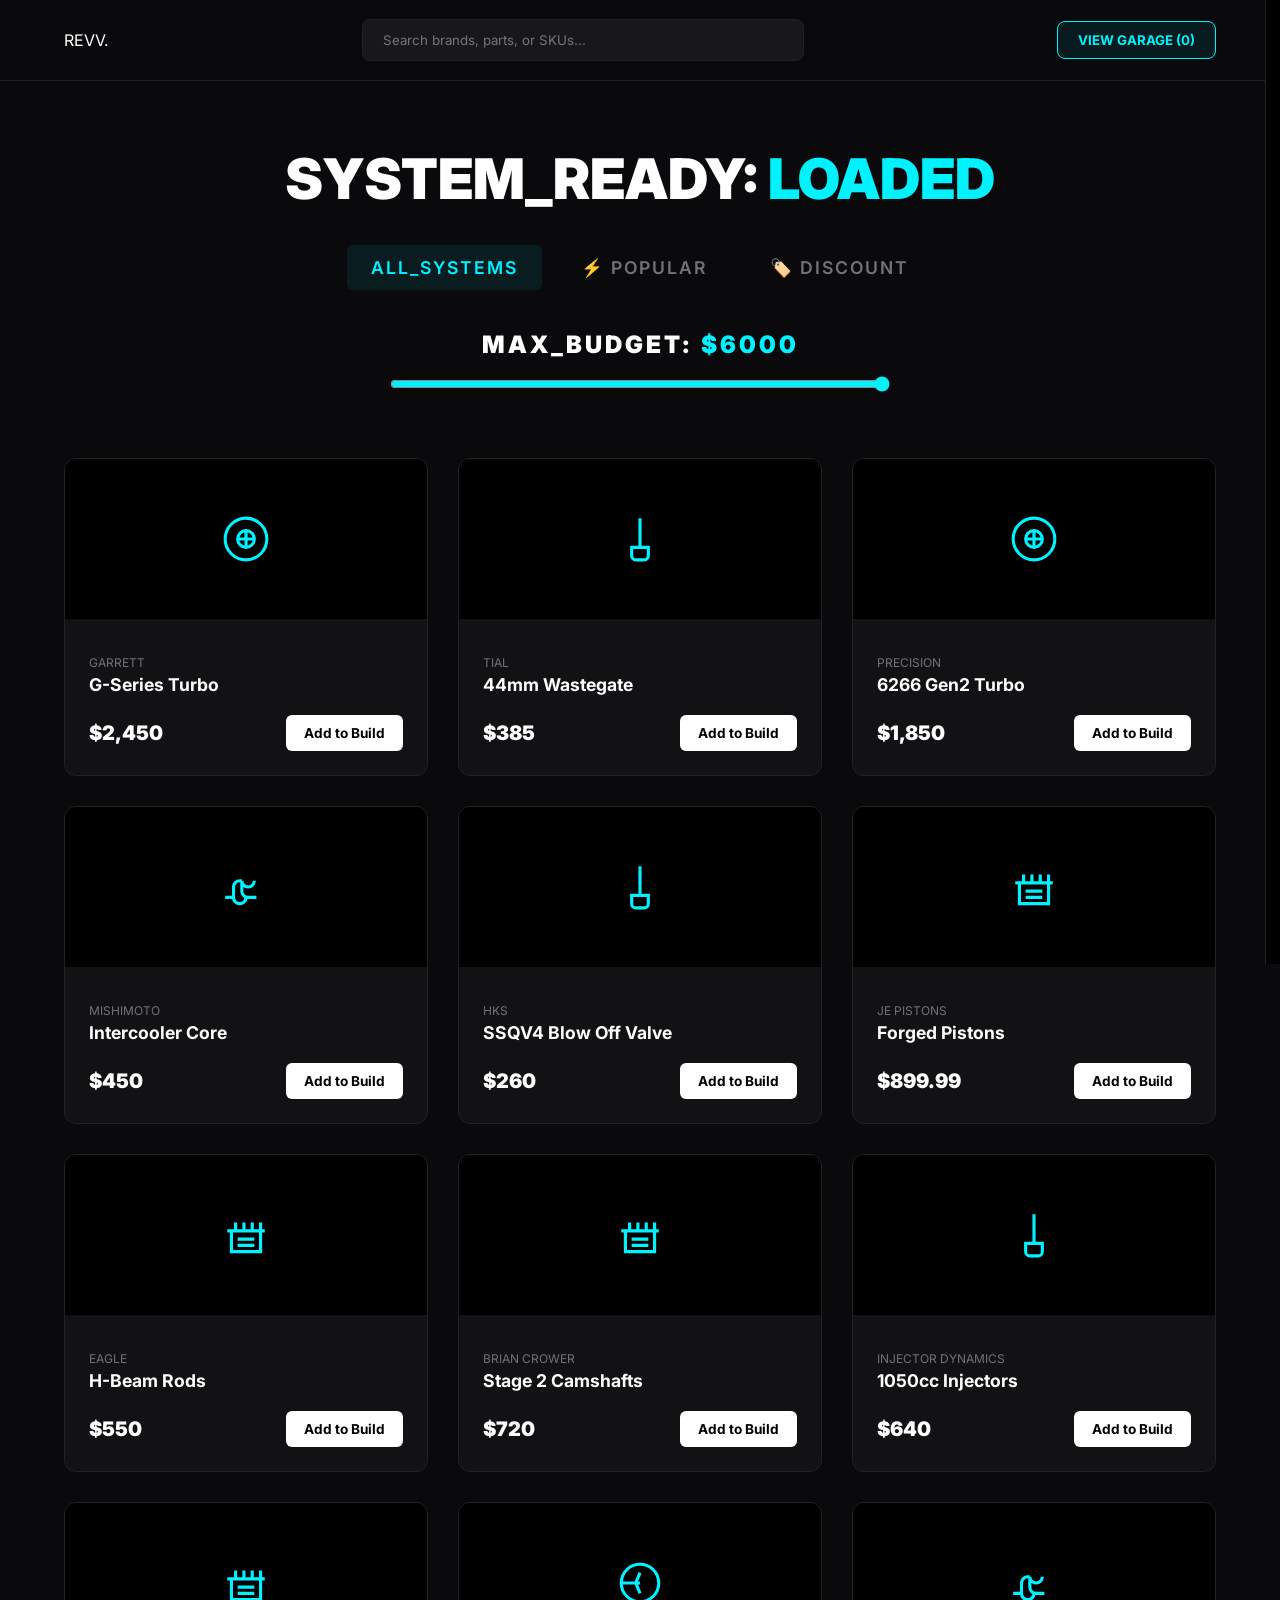
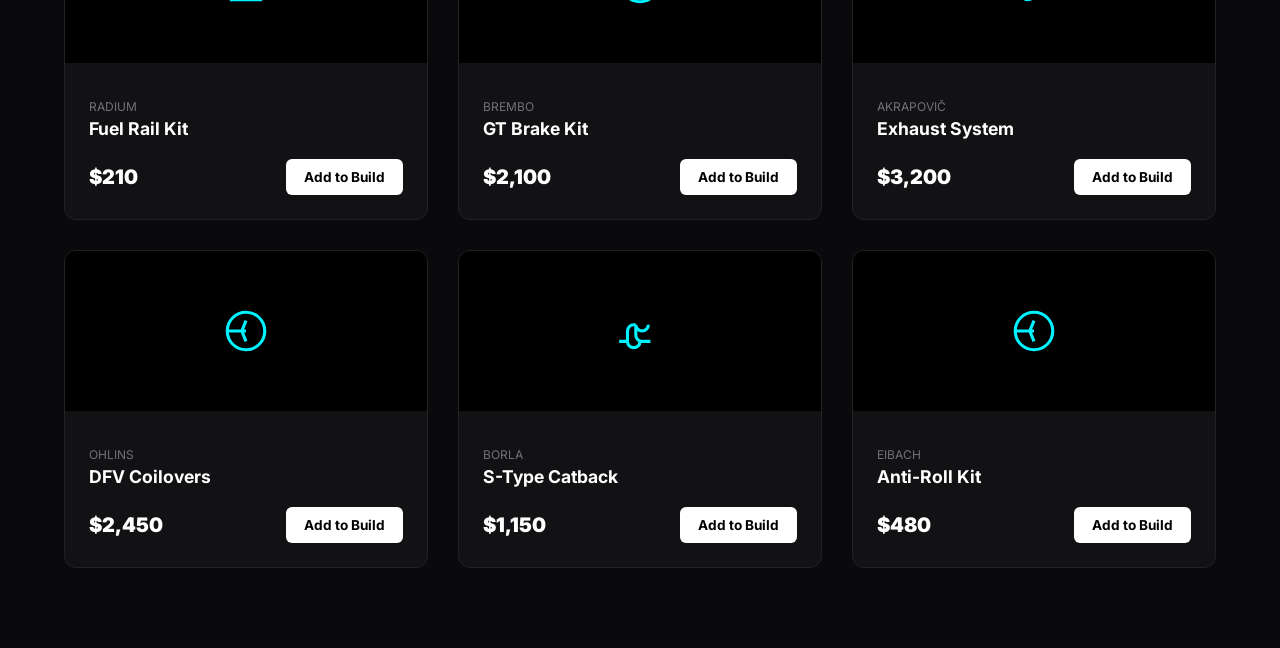
==== commit 627631cd: "GTA" ====
--- a/gta/gta.html
+++ b/gta/gta.html
@@ -21,23 +21,24 @@
         </div>
     </nav>
 
-    <header>
-        <div class="hero-content">
-            <h1 class="typewriter">Build Your <span>Dream</span></h1>
-            <div class="controls-container">
-                <div class="filter-tabs">
-                    <button class="filter-btn active" onclick="filterByCategory('all', this)">All Parts</button>
-                    <button class="filter-btn" onclick="filterByCategory('popular', this)">🔥 Popular</button>
-                    <button class="filter-btn" onclick="filterByCategory('sale', this)">🏷️ Special Offers</button>
-                </div>
+<header>
+    <div class="hero-content">
+        <h1 class="typewriter">SYSTEM_READY: <span>LOADED</span></h1>
+        
+        <div class="controls-container">
+            <div class="filter-tabs">
+                <button class="filter-btn active" onclick="filterByCategory('all', this)">ALL_SYSTEMS</button>
+                <button class="filter-btn" onclick="filterByCategory('popular', this)">⚡ POPULAR</button>
+                <button class="filter-btn" onclick="filterByCategory('sale', this)">🏷️ DISCOUNT</button>
+            </div>
 
-                <div class="price-filter-box">
-                    <label>Budget Limit: <span>$</span><span id="priceLabel">6000</span></label>
-                    <input type="range" id="priceRange" min="0" max="6000" step="50" value="6000">
-                </div>
+            <div class="price-filter-box">
+                <label class="budget-label">MAX_BUDGET: <span>$</span><span id="priceLabel">6000</span></label>
+                <input type="range" id="priceRange" min="0" max="6000" step="50" value="6000">
             </div>
         </div>
-    </header>
+    </div>
+</header>
 
     <main id="productGrid" class="grid"></main>
 
--- a/gta/style.css
+++ b/gta/style.css
@@ -1,145 +1,157 @@
 :root {
-    --bg: #050505;
-    --card: #0e0e10;
+    --bg: #0a0a0c;
+    --card: #121214;
     --accent: #00f2ff;
-    --accent-dim: rgba(0, 242, 255, 0.1);
-    --text: #e2e2e2;
-    --sale: #ff2d2d;
-    --border: #1a1a1c;
+    --accent-dim: rgba(0, 242, 255, 0.08);
+    --text: #ffffff;
+    --border: #222224;
 }
 
 body {
     background-color: var(--bg);
     color: var(--text);
-    font-family: 'JetBrains Mono', monospace;
+    font-family: 'Inter', sans-serif;
     margin: 0;
-    -webkit-font-smoothing: antialiased;
 }
 
-/* Navigation */
+/* Nav */
 nav {
     display: flex; justify-content: space-between; align-items: center;
-    padding: 1rem 5%; border-bottom: 1px solid var(--border);
-    position: sticky; top: 0; background: rgba(5,5,5,0.9); backdrop-filter: blur(15px); z-index: 100;
+    padding: 1.2rem 5%; border-bottom: 1px solid var(--border);
+    position: sticky; top: 0; background: rgba(10, 10, 12, 0.95); backdrop-filter: blur(10px); z-index: 100;
 }
 
-.logo { font-weight: 900; font-size: 1.6rem; letter-spacing: -2px; }
-.logo span { color: var(--accent); }
-
 #searchInput {
-    background: #111; border: 1px solid var(--border); color: var(--accent);
-    padding: 12px 20px; width: 350px; border-radius: 2px;
-    font-family: inherit; font-size: 0.8rem;
+    background: #18181b; border: 1px solid var(--border); color: #fff;
+    padding: 12px 20px; width: 400px; border-radius: 8px; font-family: inherit;
 }
 
-/* Enhanced Buttons */
-button {
-    cursor: pointer;
-    font-family: 'JetBrains Mono', monospace;
-    text-transform: uppercase;
-    transition: all 0.2s ease;
-    border: none;
-    outline: none;
+/* Hero Section */
+header { padding: 4rem 5% 2rem; text-align: center; }
+.typewriter { font-size: 3rem; font-weight: 900; margin: 0; }
+.typewriter span { color: var(--accent); }
+
+/* Buttons & Filters */
+button { cursor: pointer; border: none; transition: 0.2s; font-family: inherit; }
+
+.filter-btn {
+    background: transparent; color: #71717a; padding: 10px 20px; font-weight: 600;
+}
+.filter-btn.active { color: var(--accent); background: var(--accent-dim); border-radius: 6px; }
+
+.add-btn {
+    background: #fff; color: #000; padding: 10px 18px; 
+    border-radius: 6px; font-weight: 700; font-size: 0.85rem;
+}
+.add-btn:hover { background: var(--accent); transform: translateY(-2px); }
+
+.cart-trigger-btn {
+    background: var(--accent-dim); color: var(--accent); border: 1px solid var(--accent);
+    padding: 10px 20px; border-radius: 8px; font-weight: bold;
 }
 
-.filter-btn {
-    background: transparent;
-    color: #666;
-    padding: 8px 16px;
-    font-size: 0.75rem;
-    border-bottom: 2px solid transparent;
-}
-
-.filter-btn:hover { color: #fff; }
-.filter-btn.active { 
-    color: var(--accent); 
-    border-bottom: 2px solid var(--accent);
-    background: linear-gradient(to top, var(--accent-dim), transparent);
-}
-
-.add-btn {
-    background: transparent;
-    color: var(--accent);
-    padding: 10px 20px;
-    font-size: 0.7rem;
-    font-weight: bold;
-    border: 1px solid var(--accent-dim);
-    border-radius: 2px;
-    letter-spacing: 1px;
-}
-
-.add-btn:hover {
-    background: var(--accent);
-    color: #000;
-    box-shadow: 0 0 15px var(--accent-dim);
-    border-color: var(--accent);
-}
-
-.cart-trigger-btn {
-    background: transparent;
-    color: #fff;
-    border: 1px solid #333;
-    padding: 10px 15px;
-    font-size: 0.8rem;
-}
-
-.cart-trigger-btn:hover { border-color: var(--accent); color: var(--accent); }
-
-/* Grid & Cards */
+/* Grid */
 .grid {
-    display: grid; grid-template-columns: repeat(auto-fill, minmax(300px, 1fr));
+    display: grid; grid-template-columns: repeat(auto-fill, minmax(280px, 1fr));
     gap: 30px; padding: 2rem 5% 5rem;
 }
 
 .card {
     background: var(--card); border: 1px solid var(--border);
-    border-radius: 4px; overflow: hidden;
+    border-radius: 12px; overflow: hidden;
 }
-
-.card:hover { border-color: #333; background: #111113; }
+.card:hover { border-color: var(--accent); }
 
 .card-icon-container {
-    height: 180px; display: flex; align-items: center; justify-content: center;
+    height: 160px; display: flex; align-items: center; justify-content: center;
     background: #000; color: var(--accent);
-    position: relative;
 }
-
-.card-icon-container svg {
-    width: 65px; height: 65px; filter: drop-shadow(0 0 12px var(--accent-dim));
-}
+.card-icon-container svg { width: 50px; height: 50px; }
 
 .card-content { padding: 1.5rem; }
-.brand { font-size: 0.7rem; color: #555; margin: 0; text-transform: uppercase; }
-.part-name { margin: 10px 0; font-size: 1.1rem; letter-spacing: -0.5px; }
+.brand { font-size: 0.75rem; color: #71717a; text-transform: uppercase; margin-bottom: 4px; }
+.part-name { margin: 0; font-size: 1.1rem; }
 
-.card-footer { display: flex; justify-content: space-between; align-items: center; margin-top: 15px; }
-.price { color: var(--accent); font-weight: bold; font-size: 1.2rem; }
+.card-footer { display: flex; justify-content: space-between; align-items: center; margin-top: 20px; }
+.price { font-weight: 900; font-size: 1.25rem; }
 
 /* Sidebar */
 .sidebar {
-    position: fixed; right: -420px; top: 0; width: 380px; height: 100%;
-    background: #080808; border-left: 1px solid var(--border);
-    padding: 2.5rem; transition: 0.4s cubic-bezier(0.19, 1, 0.22, 1); z-index: 2000;
+    position: fixed; right: -400px; top: 0; width: 350px; height: 100%;
+    background: #000; border-left: 1px solid var(--border);
+    padding: 2rem; transition: 0.3s; z-index: 200;
 }
 .sidebar.active { right: 0; }
 
 .checkout-btn {
     width: 100%; background: var(--accent); color: #000;
-    padding: 18px; font-weight: 900; margin-top: 25px;
+    padding: 15px; font-weight: 900; margin-top: 20px; border-radius: 8px;
+}
+
+/* Center the entire Hero content */
+.hero-content {
+    display: flex;
+    flex-direction: column;
+    align-items: center;
+    text-align: center;
+    width: 100%;
+    max-width: 900px;
+    margin: 0 auto;
+}
+
+/* 1. Centered and Larger Typewriter */
+.typewriter {
+    font-size: 3.5rem; /* Increased size */
+    margin-bottom: 2rem;
+    display: inline-block;
+}
+
+/* 2. Controls Centering */
+.controls-container {
+    display: flex;
+    flex-direction: column;
+    align-items: center;
+    gap: 40px; /* Space between filter and budget */
+    width: 100%;
+}
+
+.filter-tabs {
+    display: flex;
+    justify-content: center;
+    gap: 15px;
+}
+
+/* 3. Larger "ALL_SYSTEMS" / Filters */
+.filter-btn {
+    font-size: 1.1rem; /* Larger font */
+    padding: 12px 24px;
     letter-spacing: 2px;
 }
 
-.checkout-btn:hover { background: #fff; }
-
-.close-sidebar-btn { background: transparent; color: #fff; font-size: 1.2rem; }
-
-.cart-item {
-    display: flex; justify-content: space-between; align-items: center;
-    padding: 15px 0; border-bottom: 1px solid #1a1a1c;
+/* 4. Larger "MAX_BUDGET" Section */
+.price-filter-box {
+    width: 100%;
+    max-width: 500px;
+    display: flex;
+    flex-direction: column;
+    align-items: center;
 }
 
-.remove-btn { background: transparent; color: #444; }
-.remove-btn:hover { color: var(--sale); }
+.budget-label {
+    font-size: 1.5rem; /* Increased size for Budget */
+    font-weight: 900;
+    margin-bottom: 15px;
+    color: var(--text);
+    letter-spacing: 3px;
+}
 
-/* Typewriter Effect */
-.typewriter span { color: var(--accent); }+.budget-label span {
+    color: var(--accent);
+}
+
+/* Make range slider wider for better control */
+#priceRange {
+    width: 100%;
+    cursor: pointer;
+    accent-color: var(--accent);
+}
